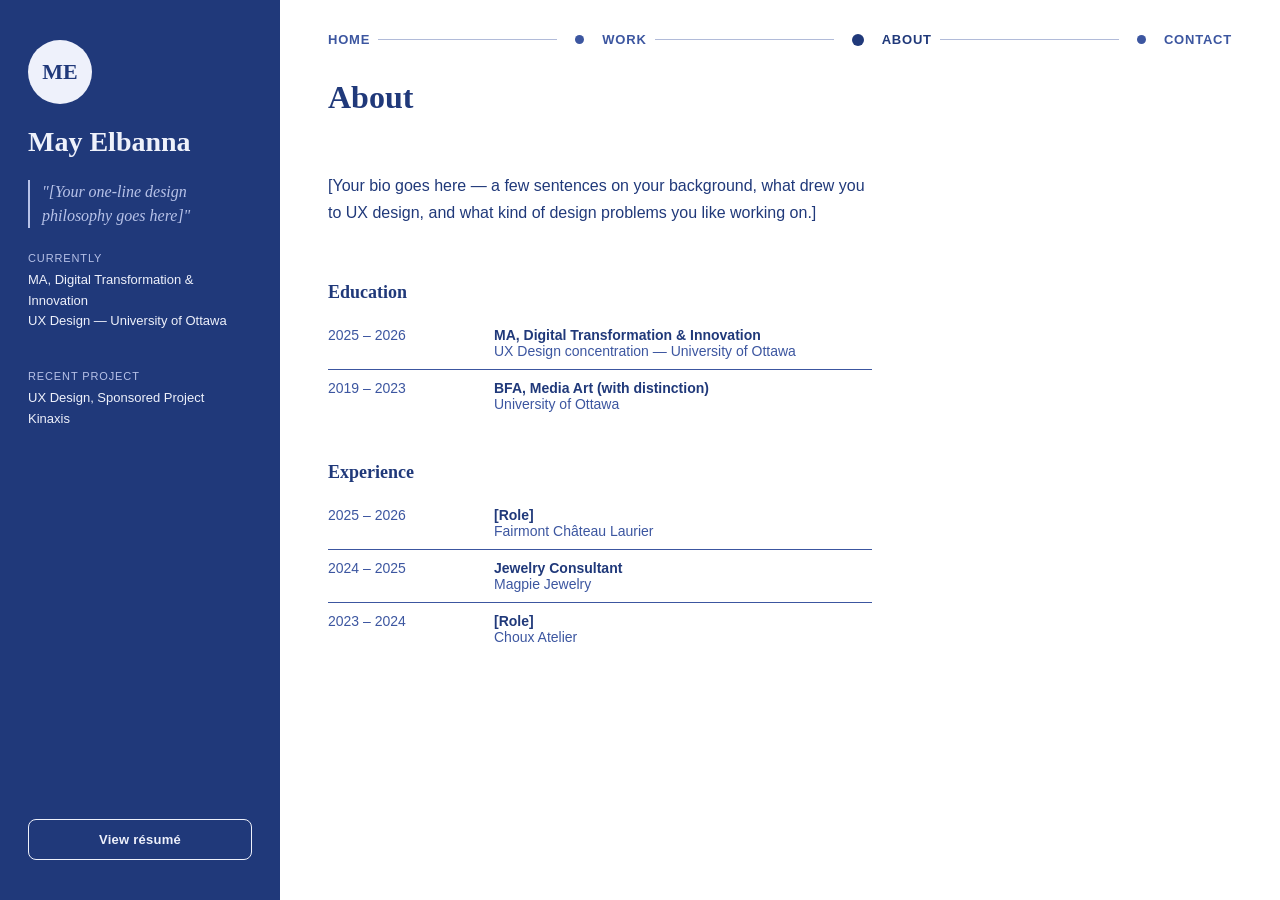
==== about.html @ 6a93ee84 "Add files via upload" ====
<!doctype html>
<html lang="en">
<head>
<meta charset="utf-8">
<meta name="viewport" content="width=device-width, initial-scale=1">
<title>About — May Elbanna</title>
<link rel="stylesheet" href="styles.css">
</head>
<body>
<div class="layout">

  <aside class="sidebar">
    <a href="index.html" class="avatar">ME</a>
    <h1><a href="index.html">May Elbanna</a></h1>
    <p class="tagline">"[Your one-line design philosophy goes here]"</p>

    <div class="meta-block">
      <div class="meta-label">Currently</div>
      <div>MA, Digital Transformation &amp; Innovation<br>UX Design — University of Ottawa</div>
    </div>

    <div class="meta-block">
      <div class="meta-label">Recent project</div>
      <div>UX Design, Sponsored Project<br>Kinaxis</div>
    </div>

    <div class="sidebar-spacer"></div>
    <a href="resume.pdf" class="resume-btn">View résumé</a>
  </aside>

  <main>
    <nav class="topnav" aria-label="Section navigation">
      <div class="nav-item"><a href="index.html">home</a></div>
      <div class="nav-line"></div>
      <div class="nav-item"><span class="nav-dot"></span><a href="work.html">work</a></div>
      <div class="nav-line"></div>
      <div class="nav-item"><span class="nav-dot active"></span><a href="about.html" class="active">about</a></div>
      <div class="nav-line"></div>
      <div class="nav-item"><span class="nav-dot"></span><a href="contact.html">contact</a></div>
    </nav>

    <div class="page-header">
      <h2>About</h2>
    </div>

    <div class="about-content">
      <p class="about-bio">[Your bio goes here — a few sentences on your background, what drew you to UX design, and what kind of design problems you like working on.]</p>

      <div class="timeline-block">
        <h3>Education</h3>
        <div class="timeline-item">
          <span class="timeline-date">2025 – 2026</span>
          <span>
            <span class="timeline-role">MA, Digital Transformation &amp; Innovation</span><br>
            <span class="timeline-org">UX Design concentration — University of Ottawa</span>
          </span>
        </div>
        <div class="timeline-item">
          <span class="timeline-date">2019 – 2023</span>
          <span>
            <span class="timeline-role">BFA, Media Art (with distinction)</span><br>
            <span class="timeline-org">University of Ottawa</span>
          </span>
        </div>
      </div>

      <div class="timeline-block">
        <h3>Experience</h3>
        <div class="timeline-item">
          <span class="timeline-date">2025 – 2026</span>
          <span>
            <span class="timeline-role">[Role]</span><br>
            <span class="timeline-org">Fairmont Château Laurier</span>
          </span>
        </div>
        <div class="timeline-item">
          <span class="timeline-date">2024 – 2025</span>
          <span>
            <span class="timeline-role">Jewelry Consultant</span><br>
            <span class="timeline-org">Magpie Jewelry</span>
          </span>
        </div>
        <div class="timeline-item">
          <span class="timeline-date">2023 – 2024</span>
          <span>
            <span class="timeline-role">[Role]</span><br>
            <span class="timeline-org">Choux Atelier</span>
          </span>
        </div>
      </div>
    </div>

  </main>
</div>
</body>
</html>
---- styles.css ----
:root{
  --ink:#20397a;
  --ink-soft:#3c56a0;
  --bg:#ffffff;
  --panel-bg:#ffffff;
  --sidebar-bg:#20397a;
  --sidebar-text:#eef1fb;
  --sidebar-text-dim:#b7c2e8;
  --caption-bg:#20397a;
  --caption-text:#ffffff;
  --button-bg:#20397a;
  --button-text:#ffffff;
  --card-dash:#3c56a0;
  --font-display: Georgia, 'Times New Roman', serif;
  --font-body: -apple-system, BlinkMacSystemFont, 'Segoe UI', sans-serif;
}
@media (prefers-color-scheme: dark){
  :root:not([data-theme="light"]){
    --ink:#b9c8f5;
    --ink-soft:#8ea0da;
    --bg:#0e1424;
    --panel-bg:#141b30;
    --sidebar-bg:#0a0f1e;
    --sidebar-text:#e7ebfa;
    --sidebar-text-dim:#8b96c0;
    --caption-bg:#b9c8f5;
    --caption-text:#0e1424;
    --button-bg:#b9c8f5;
    --button-text:#0e1424;
    --card-dash:#3c4f8f;
  }
}
:root[data-theme="dark"]{
  --ink:#b9c8f5;
  --ink-soft:#8ea0da;
  --bg:#0e1424;
  --panel-bg:#141b30;
  --sidebar-bg:#0a0f1e;
  --sidebar-text:#e7ebfa;
  --sidebar-text-dim:#8b96c0;
  --caption-bg:#b9c8f5;
  --caption-text:#0e1424;
  --button-bg:#b9c8f5;
  --button-text:#0e1424;
  --card-dash:#3c4f8f;
}

*{box-sizing:border-box;}
body{
  margin:0;
  background:var(--bg);
  font-family:var(--font-body);
  color:var(--ink);
}
a{color:inherit;}

.layout{
  display:grid;
  grid-template-columns:280px 1fr;
  min-height:100vh;
}

/* ---------- Sidebar ---------- */
.sidebar{
  background:var(--sidebar-bg);
  color:var(--sidebar-text);
  padding:40px 28px;
  display:flex;
  flex-direction:column;
  gap:22px;
  position:sticky;
  top:0;
  height:100vh;
}
.avatar{
  width:64px;height:64px;border-radius:50%;
  background:var(--sidebar-text);
  color:var(--sidebar-bg);
  display:flex;align-items:center;justify-content:center;
  font-family:var(--font-display);
  font-size:22px;font-weight:700;
  flex-shrink:0;
  text-decoration:none;
}
.sidebar h1{
  font-family:var(--font-display);
  font-size:28px;
  line-height:1.15;
  margin:0;
}
.sidebar h1 a{text-decoration:none;}
.tagline{
  font-family:var(--font-display);
  font-style:italic;
  font-size:16px;
  line-height:1.5;
  color:var(--sidebar-text-dim);
  margin:0;
  border-left:2px solid var(--sidebar-text-dim);
  padding-left:12px;
}
.meta-block{font-size:13px;line-height:1.6;}
.meta-label{
  text-transform:uppercase;
  letter-spacing:.08em;
  font-size:11px;
  color:var(--sidebar-text-dim);
  margin-bottom:2px;
}
.meta-block + .meta-block{margin-top:14px;}
.sidebar-spacer{flex:1;}
.resume-btn{
  display:inline-block;
  text-align:center;
  padding:12px 16px;
  border:1.5px solid var(--sidebar-text);
  border-radius:8px;
  text-decoration:none;
  font-size:13px;
  font-weight:600;
  letter-spacing:.02em;
}
.resume-btn:hover{background:var(--sidebar-text);color:var(--sidebar-bg);}

/* ---------- Main / Nav ---------- */
main{padding:0 0 80px;}
.topnav{
  display:flex;
  align-items:center;
  gap:0;
  padding:32px 48px 8px;
}
.topnav a{
  text-decoration:none;
  font-size:13px;
  letter-spacing:.06em;
  text-transform:uppercase;
  color:var(--ink-soft);
  font-weight:600;
}
.topnav a.active{color:var(--ink);}
.nav-dot{
  width:9px;height:9px;border-radius:50%;
  background:var(--ink-soft);
  margin:0 10px;
  flex-shrink:0;
}
.nav-dot.active{background:var(--ink);width:12px;height:12px;}
.nav-line{flex:1;height:1px;background:var(--ink-soft);opacity:.4;margin:0 8px;}
.nav-item{display:flex;align-items:center;gap:8px;}

/* ---------- Comic strip (home only) ---------- */
.comic{
  padding:24px 48px 0;
  display:grid;
  grid-template-columns:1fr 1fr;
  grid-template-rows:auto auto;
  gap:20px;
}
.panel{
  background:var(--panel-bg);
  border:2px solid var(--ink);
  border-radius:4px;
  position:relative;
  overflow:hidden;
  opacity:0;
  transform:translateY(24px);
  animation:panelIn .6s ease forwards;
}
.panel-1{animation-delay:.1s;}
.panel-2{animation-delay:.4s;}
.panel-3{grid-column:1 / -1;animation-delay:.7s;}
@keyframes panelIn{
  to{opacity:1;transform:translateY(0);}
}
.panel-number{
  position:absolute;top:12px;left:12px;
  width:26px;height:26px;border-radius:50%;
  border:1.5px solid var(--ink);
  display:flex;align-items:center;justify-content:center;
  font-size:12px;font-weight:700;
  font-family:var(--font-display);
  background:var(--panel-bg);
  z-index:2;
}
.panel svg{display:block;width:100%;height:auto;}
.panel-caption{
  position:absolute;
  background:var(--caption-bg);
  color:var(--caption-text);
  font-size:13px;
  font-weight:600;
  line-height:1.4;
  padding:10px 14px;
  border-radius:6px;
  max-width:220px;
}
.panel-1 .panel-caption{bottom:14px;right:14px;}
.panel-2 .panel-caption{bottom:14px;left:14px;}

.panel-3{display:grid;grid-template-columns:1.3fr 1fr;align-items:center;padding:8px;}
.panel-3 svg{padding:8px;}
.panel-3-copy{
  display:flex;flex-direction:column;
  gap:14px;
  padding:16px 32px 16px 8px;
}
.bubble{
  background:var(--panel-bg);
  border:2px solid var(--ink);
  border-radius:14px;
  padding:16px 18px;
  font-family:var(--font-display);
  font-size:17px;
  line-height:1.45;
  position:relative;
  opacity:0;
  transform:scale(.6);
  animation:bubblePop .5s ease forwards;
  animation-delay:1.3s;
}
.bubble::after{
  content:"";
  position:absolute;
  left:28px;bottom:-14px;
  width:0;height:0;
  border:8px solid transparent;
  border-top-color:var(--ink);
  border-bottom:0;
}
@keyframes bubblePop{
  0%{opacity:0;transform:scale(.6);}
  70%{opacity:1;transform:scale(1.06);}
  100%{opacity:1;transform:scale(1);}
}
.cta{
  display:inline-flex;
  align-items:center;
  gap:8px;
  width:fit-content;
  background:var(--button-bg);
  color:var(--button-text);
  border:none;
  border-radius:8px;
  padding:13px 22px;
  font-size:14px;
  font-weight:700;
  text-decoration:none;
  cursor:pointer;
  opacity:0;
  animation:panelIn .5s ease forwards;
  animation-delay:1.6s;
}
.cta:hover{opacity:.85 !important;}

.replay-row{
  padding:14px 48px 0;
  display:flex;justify-content:flex-end;
}
.replay-btn{
  background:none;border:none;
  color:var(--ink-soft);
  font-size:12px;
  letter-spacing:.04em;
  cursor:pointer;
  display:flex;align-items:center;gap:6px;
}
.replay-btn:hover{color:var(--ink);}

/* ---------- Generic page header ---------- */
.page-header{padding:24px 48px 0;}
.page-header h2{
  font-family:var(--font-display);
  font-size:32px;
  margin:0 0 8px;
}
.page-header p{
  color:var(--ink-soft);
  font-size:15px;
  max-width:520px;
  line-height:1.6;
  margin:0;
}

/* ---------- Work page: project cards ---------- */
.project-grid{
  padding:32px 48px 0;
  display:grid;
  grid-template-columns:repeat(auto-fill, minmax(280px, 1fr));
  gap:24px;
}
.project-card{
  border:2px solid var(--ink);
  border-radius:8px;
  padding:24px;
  background:var(--panel-bg);
  display:flex;
  flex-direction:column;
  gap:10px;
  min-height:200px;
}
.project-card.placeholder{
  border-style:dashed;
  border-color:var(--card-dash);
  color:var(--ink-soft);
  justify-content:center;
  align-items:center;
  text-align:center;
  font-size:13px;
}
.project-tag{
  font-size:11px;
  text-transform:uppercase;
  letter-spacing:.08em;
  color:var(--ink-soft);
  font-weight:700;
}
.project-card h3{
  font-family:var(--font-display);
  font-size:20px;
  margin:0;
}
.project-card p{
  font-size:14px;
  line-height:1.5;
  color:var(--ink-soft);
  margin:0;
  flex:1;
}
.project-status{
  font-size:12px;
  font-weight:700;
  color:var(--ink);
  text-transform:uppercase;
  letter-spacing:.04em;
}

/* ---------- About page ---------- */
.about-content{
  padding:32px 48px 0;
  display:flex;
  flex-direction:column;
  gap:40px;
  max-width:640px;
}
.about-bio{
  font-size:16px;
  line-height:1.7;
}
.timeline-block h3{
  font-family:var(--font-display);
  font-size:18px;
  margin:0 0 14px;
}
.timeline-item{
  display:grid;
  grid-template-columns:150px 1fr;
  gap:16px;
  font-size:14px;
  padding:10px 0;
  border-bottom:1px solid var(--ink-soft);
}
.timeline-item:last-child{border-bottom:none;}
.timeline-date{color:var(--ink-soft);}
.timeline-role{font-weight:700;}
.timeline-org{color:var(--ink-soft);}

/* ---------- Contact page ---------- */
.contact-content{
  padding:32px 48px 0;
  display:flex;
  flex-direction:column;
  gap:16px;
  max-width:420px;
}
.contact-row{
  display:flex;
  justify-content:space-between;
  align-items:center;
  padding:16px 20px;
  border:2px solid var(--ink);
  border-radius:8px;
  font-size:14px;
  text-decoration:none;
}
.contact-row span:first-child{color:var(--ink-soft);text-transform:uppercase;font-size:11px;letter-spacing:.06em;}
.contact-row span:last-child{font-weight:700;}

@media (max-width:860px){
  .layout{grid-template-columns:1fr;}
  .sidebar{position:relative;height:auto;flex-direction:row;flex-wrap:wrap;align-items:center;}
  .sidebar-spacer{display:none;}
  .comic{grid-template-columns:1fr;padding:20px 20px 0;}
  .panel-3{grid-template-columns:1fr;}
  .topnav{padding:24px 20px 8px;flex-wrap:wrap;}
  .replay-row{padding:14px 20px 0;}
  .page-header{padding:24px 20px 0;}
  .project-grid{padding:24px 20px 0;}
  .about-content{padding:24px 20px 0;}
  .contact-content{padding:24px 20px 0;}
}
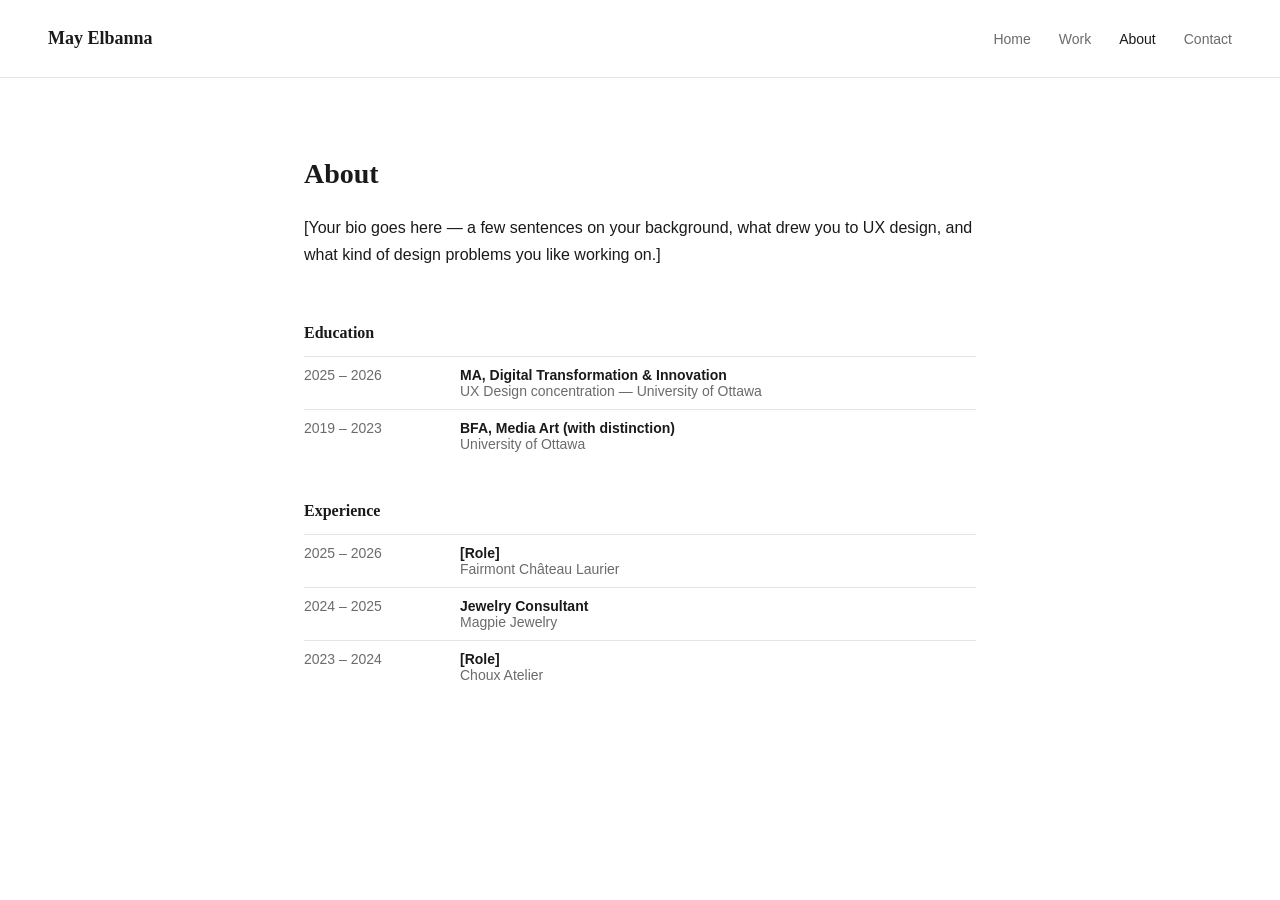
==== commit 21ab00c5: "Add files via upload" ====
--- a/about.html
+++ b/about.html
@@ -7,90 +7,69 @@
 <link rel="stylesheet" href="styles.css">
 </head>
 <body>
-<div class="layout">
 
-  <aside class="sidebar">
-    <a href="index.html" class="avatar">ME</a>
-    <h1><a href="index.html">May Elbanna</a></h1>
-    <p class="tagline">"[Your one-line design philosophy goes here]"</p>
+<nav class="topnav">
+  <a href="index.html" class="name">May Elbanna</a>
+  <div class="links">
+    <a href="index.html" class="nav-link">Home</a>
+    <a href="work.html" class="nav-link">Work</a>
+    <a href="about.html" class="nav-link active">About</a>
+    <a href="contact.html" class="nav-link">Contact</a>
+  </div>
+</nav>
 
-    <div class="meta-block">
-      <div class="meta-label">Currently</div>
-      <div>MA, Digital Transformation &amp; Innovation<br>UX Design — University of Ottawa</div>
-    </div>
+<main>
+  <div class="page-header">
+    <h2>About</h2>
+  </div>
 
-    <div class="meta-block">
-      <div class="meta-label">Recent project</div>
-      <div>UX Design, Sponsored Project<br>Kinaxis</div>
-    </div>
+  <div class="about-content">
+    <p class="about-bio">[Your bio goes here — a few sentences on your background, what drew you to UX design, and what kind of design problems you like working on.]</p>
 
-    <div class="sidebar-spacer"></div>
-    <a href="resume.pdf" class="resume-btn">View résumé</a>
-  </aside>
-
-  <main>
-    <nav class="topnav" aria-label="Section navigation">
-      <div class="nav-item"><a href="index.html">home</a></div>
-      <div class="nav-line"></div>
-      <div class="nav-item"><span class="nav-dot"></span><a href="work.html">work</a></div>
-      <div class="nav-line"></div>
-      <div class="nav-item"><span class="nav-dot active"></span><a href="about.html" class="active">about</a></div>
-      <div class="nav-line"></div>
-      <div class="nav-item"><span class="nav-dot"></span><a href="contact.html">contact</a></div>
-    </nav>
-
-    <div class="page-header">
-      <h2>About</h2>
-    </div>
-
-    <div class="about-content">
-      <p class="about-bio">[Your bio goes here — a few sentences on your background, what drew you to UX design, and what kind of design problems you like working on.]</p>
-
-      <div class="timeline-block">
-        <h3>Education</h3>
-        <div class="timeline-item">
-          <span class="timeline-date">2025 – 2026</span>
-          <span>
-            <span class="timeline-role">MA, Digital Transformation &amp; Innovation</span><br>
-            <span class="timeline-org">UX Design concentration — University of Ottawa</span>
-          </span>
-        </div>
-        <div class="timeline-item">
-          <span class="timeline-date">2019 – 2023</span>
-          <span>
-            <span class="timeline-role">BFA, Media Art (with distinction)</span><br>
-            <span class="timeline-org">University of Ottawa</span>
-          </span>
-        </div>
+    <div class="timeline-block">
+      <h3>Education</h3>
+      <div class="timeline-item">
+        <span class="timeline-date">2025 – 2026</span>
+        <span>
+          <span class="timeline-role">MA, Digital Transformation &amp; Innovation</span><br>
+          <span class="timeline-org">UX Design concentration — University of Ottawa</span>
+        </span>
       </div>
-
-      <div class="timeline-block">
-        <h3>Experience</h3>
-        <div class="timeline-item">
-          <span class="timeline-date">2025 – 2026</span>
-          <span>
-            <span class="timeline-role">[Role]</span><br>
-            <span class="timeline-org">Fairmont Château Laurier</span>
-          </span>
-        </div>
-        <div class="timeline-item">
-          <span class="timeline-date">2024 – 2025</span>
-          <span>
-            <span class="timeline-role">Jewelry Consultant</span><br>
-            <span class="timeline-org">Magpie Jewelry</span>
-          </span>
-        </div>
-        <div class="timeline-item">
-          <span class="timeline-date">2023 – 2024</span>
-          <span>
-            <span class="timeline-role">[Role]</span><br>
-            <span class="timeline-org">Choux Atelier</span>
-          </span>
-        </div>
+      <div class="timeline-item">
+        <span class="timeline-date">2019 – 2023</span>
+        <span>
+          <span class="timeline-role">BFA, Media Art (with distinction)</span><br>
+          <span class="timeline-org">University of Ottawa</span>
+        </span>
       </div>
     </div>
 
-  </main>
-</div>
+    <div class="timeline-block">
+      <h3>Experience</h3>
+      <div class="timeline-item">
+        <span class="timeline-date">2025 – 2026</span>
+        <span>
+          <span class="timeline-role">[Role]</span><br>
+          <span class="timeline-org">Fairmont Château Laurier</span>
+        </span>
+      </div>
+      <div class="timeline-item">
+        <span class="timeline-date">2024 – 2025</span>
+        <span>
+          <span class="timeline-role">Jewelry Consultant</span><br>
+          <span class="timeline-org">Magpie Jewelry</span>
+        </span>
+      </div>
+      <div class="timeline-item">
+        <span class="timeline-date">2023 – 2024</span>
+        <span>
+          <span class="timeline-role">[Role]</span><br>
+          <span class="timeline-org">Choux Atelier</span>
+        </span>
+      </div>
+    </div>
+  </div>
+</main>
+
 </body>
 </html>
--- a/styles.css
+++ b/styles.css
@@ -1,48 +1,27 @@
 :root{
-  --ink:#20397a;
-  --ink-soft:#3c56a0;
+  --ink:#1a1a1a;
+  --ink-soft:#6b6b6b;
   --bg:#ffffff;
-  --panel-bg:#ffffff;
-  --sidebar-bg:#20397a;
-  --sidebar-text:#eef1fb;
-  --sidebar-text-dim:#b7c2e8;
-  --caption-bg:#20397a;
-  --caption-text:#ffffff;
-  --button-bg:#20397a;
-  --button-text:#ffffff;
-  --card-dash:#3c56a0;
+  --line:#e4e4e4;
+  --accent:#1a1a1a;
   --font-display: Georgia, 'Times New Roman', serif;
   --font-body: -apple-system, BlinkMacSystemFont, 'Segoe UI', sans-serif;
 }
 @media (prefers-color-scheme: dark){
   :root:not([data-theme="light"]){
-    --ink:#b9c8f5;
-    --ink-soft:#8ea0da;
-    --bg:#0e1424;
-    --panel-bg:#141b30;
-    --sidebar-bg:#0a0f1e;
-    --sidebar-text:#e7ebfa;
-    --sidebar-text-dim:#8b96c0;
-    --caption-bg:#b9c8f5;
-    --caption-text:#0e1424;
-    --button-bg:#b9c8f5;
-    --button-text:#0e1424;
-    --card-dash:#3c4f8f;
+    --ink:#ededed;
+    --ink-soft:#9a9a9a;
+    --bg:#121212;
+    --line:#2a2a2a;
+    --accent:#ededed;
   }
 }
 :root[data-theme="dark"]{
-  --ink:#b9c8f5;
-  --ink-soft:#8ea0da;
-  --bg:#0e1424;
-  --panel-bg:#141b30;
-  --sidebar-bg:#0a0f1e;
-  --sidebar-text:#e7ebfa;
-  --sidebar-text-dim:#8b96c0;
-  --caption-bg:#b9c8f5;
-  --caption-text:#0e1424;
-  --button-bg:#b9c8f5;
-  --button-text:#0e1424;
-  --card-dash:#3c4f8f;
+  --ink:#ededed;
+  --ink-soft:#9a9a9a;
+  --bg:#121212;
+  --line:#2a2a2a;
+  --accent:#ededed;
 }
 
 *{box-sizing:border-box;}
@@ -54,224 +33,69 @@
 }
 a{color:inherit;}
 
-.layout{
-  display:grid;
-  grid-template-columns:280px 1fr;
-  min-height:100vh;
-}
-
-/* ---------- Sidebar ---------- */
-.sidebar{
-  background:var(--sidebar-bg);
-  color:var(--sidebar-text);
-  padding:40px 28px;
-  display:flex;
-  flex-direction:column;
-  gap:22px;
-  position:sticky;
-  top:0;
-  height:100vh;
-}
-.avatar{
-  width:64px;height:64px;border-radius:50%;
-  background:var(--sidebar-text);
-  color:var(--sidebar-bg);
-  display:flex;align-items:center;justify-content:center;
-  font-family:var(--font-display);
-  font-size:22px;font-weight:700;
-  flex-shrink:0;
-  text-decoration:none;
-}
-.sidebar h1{
+/* ---------- Top nav ---------- */
+.topnav{
+  display:flex;
+  align-items:center;
+  justify-content:space-between;
+  padding:28px 48px;
+  border-bottom:1px solid var(--line);
+}
+.topnav .name{
+  font-family:var(--font-display);
+  font-size:18px;
+  text-decoration:none;
+  font-weight:600;
+}
+.topnav .links{
+  display:flex;
+  gap:28px;
+}
+.topnav a.nav-link{
+  text-decoration:none;
+  font-size:14px;
+  color:var(--ink-soft);
+}
+.topnav a.nav-link.active,
+.topnav a.nav-link:hover{
+  color:var(--ink);
+}
+
+main{
+  max-width:720px;
+  margin:0 auto;
+  padding:80px 24px 100px;
+}
+
+/* ---------- Home ---------- */
+.hero h1{
+  font-family:var(--font-display);
+  font-size:40px;
+  line-height:1.2;
+  margin:0 0 16px;
+}
+.hero p{
+  font-size:17px;
+  line-height:1.6;
+  color:var(--ink-soft);
+  max-width:520px;
+  margin:0 0 32px;
+}
+.hero .cta{
+  display:inline-block;
+  text-decoration:none;
+  font-size:14px;
+  font-weight:600;
+  color:var(--ink);
+  border-bottom:1.5px solid var(--ink);
+  padding-bottom:2px;
+}
+.hero .cta:hover{opacity:.7;}
+
+/* ---------- Generic page header ---------- */
+.page-header h2{
   font-family:var(--font-display);
   font-size:28px;
-  line-height:1.15;
-  margin:0;
-}
-.sidebar h1 a{text-decoration:none;}
-.tagline{
-  font-family:var(--font-display);
-  font-style:italic;
-  font-size:16px;
-  line-height:1.5;
-  color:var(--sidebar-text-dim);
-  margin:0;
-  border-left:2px solid var(--sidebar-text-dim);
-  padding-left:12px;
-}
-.meta-block{font-size:13px;line-height:1.6;}
-.meta-label{
-  text-transform:uppercase;
-  letter-spacing:.08em;
-  font-size:11px;
-  color:var(--sidebar-text-dim);
-  margin-bottom:2px;
-}
-.meta-block + .meta-block{margin-top:14px;}
-.sidebar-spacer{flex:1;}
-.resume-btn{
-  display:inline-block;
-  text-align:center;
-  padding:12px 16px;
-  border:1.5px solid var(--sidebar-text);
-  border-radius:8px;
-  text-decoration:none;
-  font-size:13px;
-  font-weight:600;
-  letter-spacing:.02em;
-}
-.resume-btn:hover{background:var(--sidebar-text);color:var(--sidebar-bg);}
-
-/* ---------- Main / Nav ---------- */
-main{padding:0 0 80px;}
-.topnav{
-  display:flex;
-  align-items:center;
-  gap:0;
-  padding:32px 48px 8px;
-}
-.topnav a{
-  text-decoration:none;
-  font-size:13px;
-  letter-spacing:.06em;
-  text-transform:uppercase;
-  color:var(--ink-soft);
-  font-weight:600;
-}
-.topnav a.active{color:var(--ink);}
-.nav-dot{
-  width:9px;height:9px;border-radius:50%;
-  background:var(--ink-soft);
-  margin:0 10px;
-  flex-shrink:0;
-}
-.nav-dot.active{background:var(--ink);width:12px;height:12px;}
-.nav-line{flex:1;height:1px;background:var(--ink-soft);opacity:.4;margin:0 8px;}
-.nav-item{display:flex;align-items:center;gap:8px;}
-
-/* ---------- Comic strip (home only) ---------- */
-.comic{
-  padding:24px 48px 0;
-  display:grid;
-  grid-template-columns:1fr 1fr;
-  grid-template-rows:auto auto;
-  gap:20px;
-}
-.panel{
-  background:var(--panel-bg);
-  border:2px solid var(--ink);
-  border-radius:4px;
-  position:relative;
-  overflow:hidden;
-  opacity:0;
-  transform:translateY(24px);
-  animation:panelIn .6s ease forwards;
-}
-.panel-1{animation-delay:.1s;}
-.panel-2{animation-delay:.4s;}
-.panel-3{grid-column:1 / -1;animation-delay:.7s;}
-@keyframes panelIn{
-  to{opacity:1;transform:translateY(0);}
-}
-.panel-number{
-  position:absolute;top:12px;left:12px;
-  width:26px;height:26px;border-radius:50%;
-  border:1.5px solid var(--ink);
-  display:flex;align-items:center;justify-content:center;
-  font-size:12px;font-weight:700;
-  font-family:var(--font-display);
-  background:var(--panel-bg);
-  z-index:2;
-}
-.panel svg{display:block;width:100%;height:auto;}
-.panel-caption{
-  position:absolute;
-  background:var(--caption-bg);
-  color:var(--caption-text);
-  font-size:13px;
-  font-weight:600;
-  line-height:1.4;
-  padding:10px 14px;
-  border-radius:6px;
-  max-width:220px;
-}
-.panel-1 .panel-caption{bottom:14px;right:14px;}
-.panel-2 .panel-caption{bottom:14px;left:14px;}
-
-.panel-3{display:grid;grid-template-columns:1.3fr 1fr;align-items:center;padding:8px;}
-.panel-3 svg{padding:8px;}
-.panel-3-copy{
-  display:flex;flex-direction:column;
-  gap:14px;
-  padding:16px 32px 16px 8px;
-}
-.bubble{
-  background:var(--panel-bg);
-  border:2px solid var(--ink);
-  border-radius:14px;
-  padding:16px 18px;
-  font-family:var(--font-display);
-  font-size:17px;
-  line-height:1.45;
-  position:relative;
-  opacity:0;
-  transform:scale(.6);
-  animation:bubblePop .5s ease forwards;
-  animation-delay:1.3s;
-}
-.bubble::after{
-  content:"";
-  position:absolute;
-  left:28px;bottom:-14px;
-  width:0;height:0;
-  border:8px solid transparent;
-  border-top-color:var(--ink);
-  border-bottom:0;
-}
-@keyframes bubblePop{
-  0%{opacity:0;transform:scale(.6);}
-  70%{opacity:1;transform:scale(1.06);}
-  100%{opacity:1;transform:scale(1);}
-}
-.cta{
-  display:inline-flex;
-  align-items:center;
-  gap:8px;
-  width:fit-content;
-  background:var(--button-bg);
-  color:var(--button-text);
-  border:none;
-  border-radius:8px;
-  padding:13px 22px;
-  font-size:14px;
-  font-weight:700;
-  text-decoration:none;
-  cursor:pointer;
-  opacity:0;
-  animation:panelIn .5s ease forwards;
-  animation-delay:1.6s;
-}
-.cta:hover{opacity:.85 !important;}
-
-.replay-row{
-  padding:14px 48px 0;
-  display:flex;justify-content:flex-end;
-}
-.replay-btn{
-  background:none;border:none;
-  color:var(--ink-soft);
-  font-size:12px;
-  letter-spacing:.04em;
-  cursor:pointer;
-  display:flex;align-items:center;gap:6px;
-}
-.replay-btn:hover{color:var(--ink);}
-
-/* ---------- Generic page header ---------- */
-.page-header{padding:24px 48px 0;}
-.page-header h2{
-  font-family:var(--font-display);
-  font-size:32px;
   margin:0 0 8px;
 }
 .page-header p{
@@ -279,69 +103,54 @@
   font-size:15px;
   max-width:520px;
   line-height:1.6;
-  margin:0;
-}
-
-/* ---------- Work page: project cards ---------- */
-.project-grid{
-  padding:32px 48px 0;
-  display:grid;
-  grid-template-columns:repeat(auto-fill, minmax(280px, 1fr));
-  gap:24px;
-}
-.project-card{
-  border:2px solid var(--ink);
-  border-radius:8px;
-  padding:24px;
-  background:var(--panel-bg);
-  display:flex;
-  flex-direction:column;
-  gap:10px;
-  min-height:200px;
-}
-.project-card.placeholder{
-  border-style:dashed;
-  border-color:var(--card-dash);
-  color:var(--ink-soft);
-  justify-content:center;
-  align-items:center;
-  text-align:center;
-  font-size:13px;
+  margin:0 0 40px;
+}
+
+/* ---------- Work page: project list ---------- */
+.project-list{
+  display:flex;
+  flex-direction:column;
+}
+.project-item{
+  padding:28px 0;
+  border-top:1px solid var(--line);
+  display:flex;
+  flex-direction:column;
+  gap:6px;
+}
+.project-item:last-child{border-bottom:1px solid var(--line);}
+.project-item.placeholder{
+  color:var(--ink-soft);
+  font-size:14px;
 }
 .project-tag{
-  font-size:11px;
+  font-size:12px;
   text-transform:uppercase;
-  letter-spacing:.08em;
-  color:var(--ink-soft);
-  font-weight:700;
-}
-.project-card h3{
+  letter-spacing:.06em;
+  color:var(--ink-soft);
+}
+.project-item h3{
   font-family:var(--font-display);
   font-size:20px;
   margin:0;
 }
-.project-card p{
+.project-item p{
   font-size:14px;
   line-height:1.5;
   color:var(--ink-soft);
   margin:0;
-  flex:1;
 }
 .project-status{
   font-size:12px;
-  font-weight:700;
-  color:var(--ink);
-  text-transform:uppercase;
-  letter-spacing:.04em;
+  font-weight:600;
+  color:var(--ink);
 }
 
 /* ---------- About page ---------- */
 .about-content{
-  padding:32px 48px 0;
   display:flex;
   flex-direction:column;
   gap:40px;
-  max-width:640px;
 }
 .about-bio{
   font-size:16px;
@@ -349,53 +158,43 @@
 }
 .timeline-block h3{
   font-family:var(--font-display);
-  font-size:18px;
+  font-size:16px;
   margin:0 0 14px;
 }
 .timeline-item{
   display:grid;
-  grid-template-columns:150px 1fr;
+  grid-template-columns:140px 1fr;
   gap:16px;
   font-size:14px;
   padding:10px 0;
-  border-bottom:1px solid var(--ink-soft);
-}
-.timeline-item:last-child{border-bottom:none;}
+  border-top:1px solid var(--line);
+}
 .timeline-date{color:var(--ink-soft);}
-.timeline-role{font-weight:700;}
+.timeline-role{font-weight:600;}
 .timeline-org{color:var(--ink-soft);}
 
 /* ---------- Contact page ---------- */
 .contact-content{
-  padding:32px 48px 0;
-  display:flex;
-  flex-direction:column;
-  gap:16px;
-  max-width:420px;
+  display:flex;
+  flex-direction:column;
 }
 .contact-row{
   display:flex;
   justify-content:space-between;
   align-items:center;
-  padding:16px 20px;
-  border:2px solid var(--ink);
-  border-radius:8px;
-  font-size:14px;
-  text-decoration:none;
-}
-.contact-row span:first-child{color:var(--ink-soft);text-transform:uppercase;font-size:11px;letter-spacing:.06em;}
-.contact-row span:last-child{font-weight:700;}
-
-@media (max-width:860px){
-  .layout{grid-template-columns:1fr;}
-  .sidebar{position:relative;height:auto;flex-direction:row;flex-wrap:wrap;align-items:center;}
-  .sidebar-spacer{display:none;}
-  .comic{grid-template-columns:1fr;padding:20px 20px 0;}
-  .panel-3{grid-template-columns:1fr;}
-  .topnav{padding:24px 20px 8px;flex-wrap:wrap;}
-  .replay-row{padding:14px 20px 0;}
-  .page-header{padding:24px 20px 0;}
-  .project-grid{padding:24px 20px 0;}
-  .about-content{padding:24px 20px 0;}
-  .contact-content{padding:24px 20px 0;}
-}
+  padding:18px 0;
+  border-top:1px solid var(--line);
+  font-size:15px;
+  text-decoration:none;
+}
+.contact-row:last-child{border-bottom:1px solid var(--line);}
+.contact-row span:first-child{color:var(--ink-soft);font-size:13px;}
+.contact-row span:last-child{font-weight:600;}
+.contact-row:hover span:last-child{opacity:.7;}
+
+@media (max-width:640px){
+  .topnav{padding:20px 20px;flex-direction:column;gap:14px;align-items:flex-start;}
+  .topnav .links{gap:18px;}
+  main{padding:48px 20px 80px;}
+  .hero h1{font-size:30px;}
+}
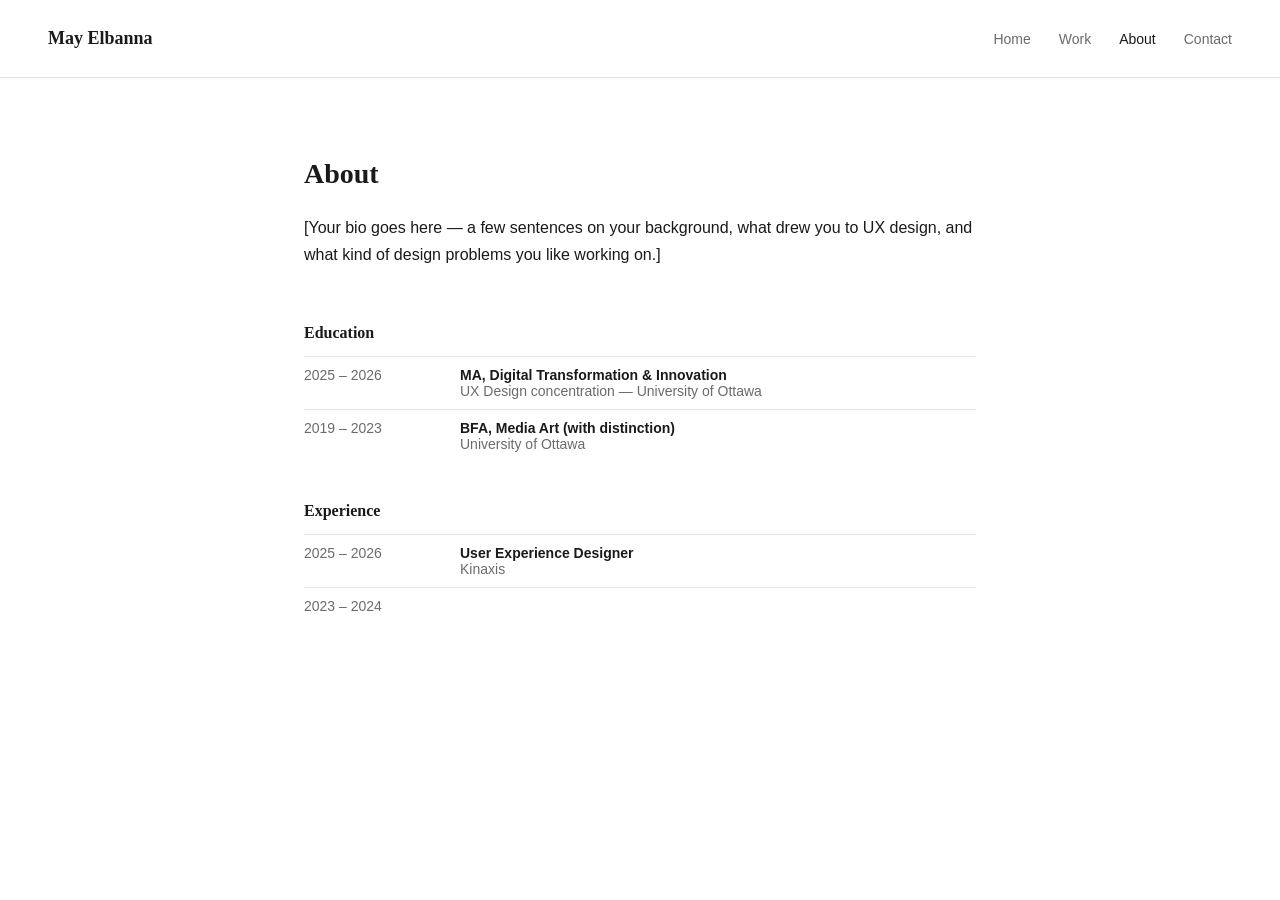
==== commit b852ea1c: "Modify experience details in about.html Updated job roles and organizations in the experience sectio" ====
--- a/about.html
+++ b/about.html
@@ -49,22 +49,13 @@
       <div class="timeline-item">
         <span class="timeline-date">2025 – 2026</span>
         <span>
-          <span class="timeline-role">[Role]</span><br>
-          <span class="timeline-org">Fairmont Château Laurier</span>
-        </span>
-      </div>
-      <div class="timeline-item">
-        <span class="timeline-date">2024 – 2025</span>
-        <span>
-          <span class="timeline-role">Jewelry Consultant</span><br>
-          <span class="timeline-org">Magpie Jewelry</span>
+          <span class="timeline-role">User Experience Designer</span><br>
+          <span class="timeline-org">Kinaxis</span>
         </span>
       </div>
       <div class="timeline-item">
         <span class="timeline-date">2023 – 2024</span>
         <span>
-          <span class="timeline-role">[Role]</span><br>
-          <span class="timeline-org">Choux Atelier</span>
         </span>
       </div>
     </div>
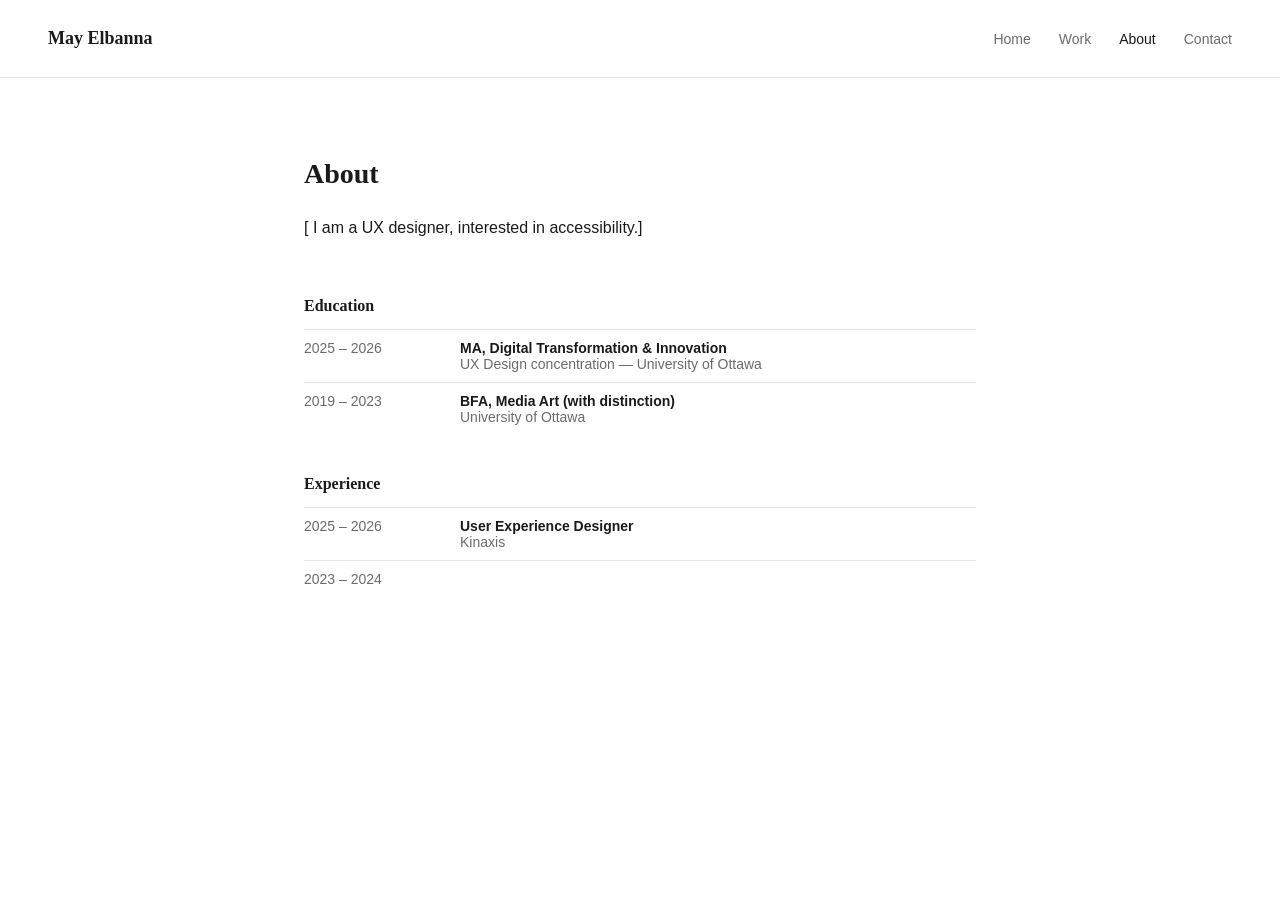
==== commit ea0d9d9c: "Update bio in about.html" ====
--- a/about.html
+++ b/about.html
@@ -24,7 +24,7 @@
   </div>
 
   <div class="about-content">
-    <p class="about-bio">[Your bio goes here — a few sentences on your background, what drew you to UX design, and what kind of design problems you like working on.]</p>
+    <p class="about-bio">[ I am a UX designer, interested in accessibility.]</p>
 
     <div class="timeline-block">
       <h3>Education</h3>
